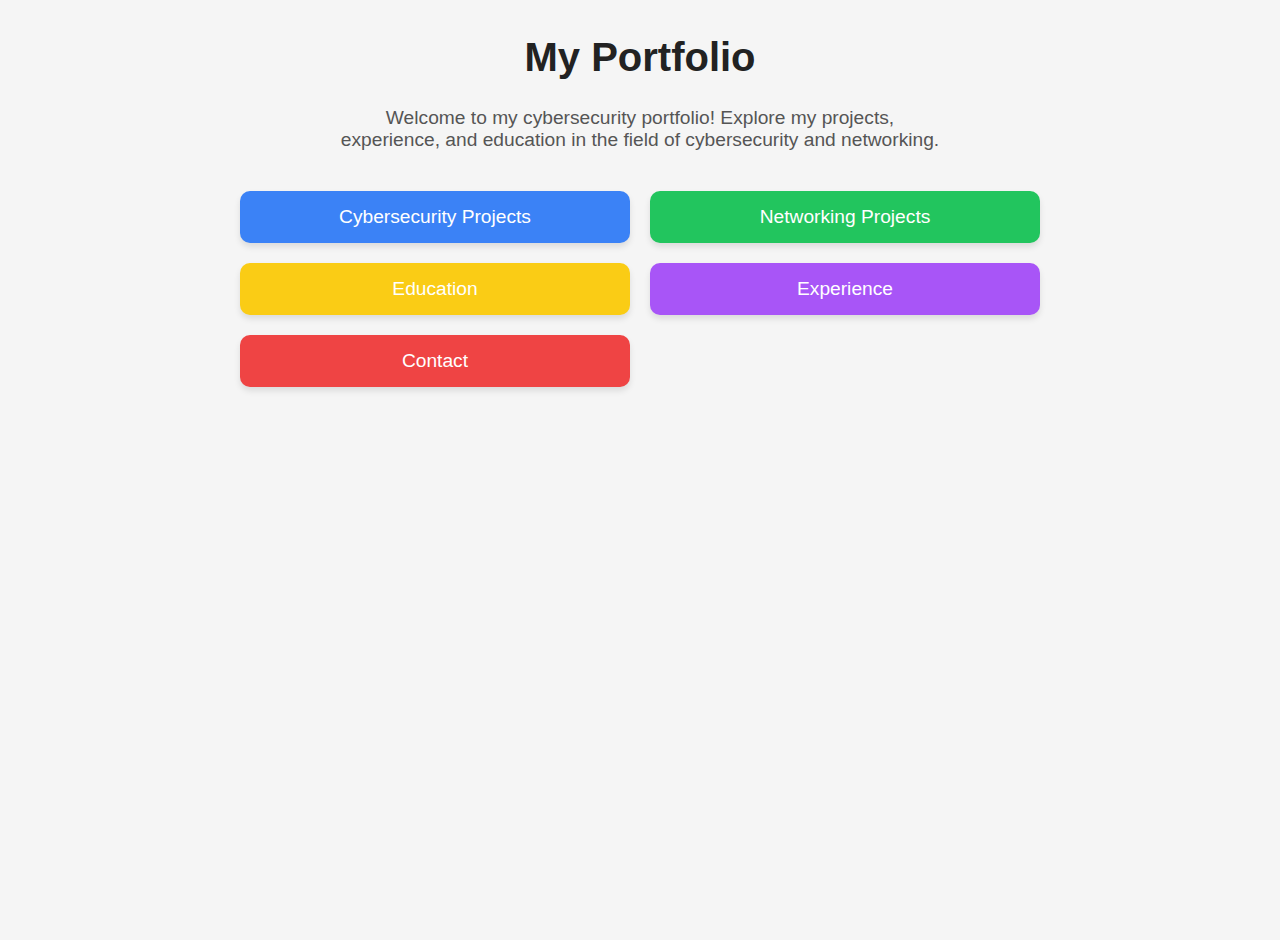
==== index.html @ fa1018fc "first commit" ====
<!DOCTYPE html>
<html lang="en">
<head>
    <meta charset="UTF-8">
    <meta name="viewport" content="width=device-width, initial-scale=1.0">
    <title>My Portfolio</title>
    <link rel="stylesheet" href="styles.css">
</head>
<body>
    <main class="container">
        <!-- Profile Section -->
        <section class="profile">
        
            <h1 class="title">My Portfolio</h1>
            <p class="description">
                Welcome to my cybersecurity portfolio! Explore my projects, experience, and education in the field of cybersecurity and networking.
            </p>
        </section>

        <!-- Links Section -->
        <div class="links">
            <a href="/cybersecurity.html" class="link link-blue">Cybersecurity Projects</a>
            <a href="/networking" class="link link-green">Networking Projects</a>
            <a href="/education" class="link link-yellow">Education</a>
            <a href="/experience" class="link link-purple">Experience</a>
            <a href="/contact" class="link link-red">Contact</a>
        </div>
    </main>
</body>
</html>
---- styles.css ----
/* General Reset */
body, html {
  margin: 0;
  padding: 0;
  box-sizing: border-box;
  font-family: Arial, sans-serif;
  background-color: #f5f5f5;
}

img {
  max-width: 100%;
  height: auto;
}


/* Main Container */
.container {
  min-height: 100vh;
  display: flex;
  flex-direction: column;
  align-items: center;
  padding: 20px;
}

/* Profile Section */
.profile {
  text-align: center;
  margin-bottom: 40px;
}

.profile-img {
  width: 120px; /* Explicitly set the width */
  height: 120px; /* Explicitly set the height */
  border-radius: 50%; /* Keeps it circular */
  object-fit: cover; /* Ensures the image fits without distortion */
  border: 3px solid #3b82f6; /* Add a border for styling */
  box-shadow: 0 4px 10px rgba(0, 0, 0, 0.2); /* Adds a shadow */
  display: block; /* Ensures the image is treated as a block element */
  margin: 0 auto; /* Centers the image */
}




.title {
  font-size: 2.5rem;
  font-weight: bold;
  margin-top: 15px;
  color: #222;
}

.description {
  font-size: 1.2rem;
  color: #555;
  max-width: 600px;
  margin: 10px auto 0;
}

/* Links Section */
.links {
  display: grid;
  grid-template-columns: 1fr;
  gap: 20px;
  width: 100%;
  max-width: 800px;
}

@media (min-width: 768px) {
  .links {
      grid-template-columns: repeat(2, 1fr); /* Two columns for larger screens */
  }
}

.link {
  display: block;
  text-align: center;
  padding: 15px;
  border-radius: 10px;
  font-size: 1.2rem;
  color: #fff;
  text-decoration: none;
  box-shadow: 0 4px 6px rgba(0, 0, 0, 0.1);
  transition: background-color 0.3s ease;
}

.link-blue {
  background-color: #3b82f6; /* Blue */
}
.link-blue:hover {
  background-color: #2563eb; /* Darker blue */
}

.link-green {
  background-color: #22c55e; /* Green */
}
.link-green:hover {
  background-color: #16a34a; /* Darker green */
}

.link-yellow {
  background-color: #facc15; /* Yellow */
}
.link-yellow:hover {
  background-color: #eab308; /* Darker yellow */
}

.link-purple {
  background-color: #a855f7; /* Purple */
}
.link-purple:hover {
  background-color: #9333ea; /* Darker purple */
}

.link-red {
  background-color: #ef4444; /* Red */
}
.link-red:hover {
  background-color: #dc2626; /* Darker red */
}

/* password checker css */
#password-strength-checker {
  max-width: 400px;
  margin: 20px auto;
  padding: 20px;
  border: 1px solid #ddd;
  border-radius: 5px;
  background-color: #fff;
  box-shadow: 0 4px 8px rgba(0, 0, 0, 0.1);
  text-align: center;
}

#password {
  width: 100%;
  padding: 10px;
  margin-top: 10px;
  border: 1px solid #ccc;
  border-radius: 5px;
}

#strength-indicator {
  border-radius: 5px;
}
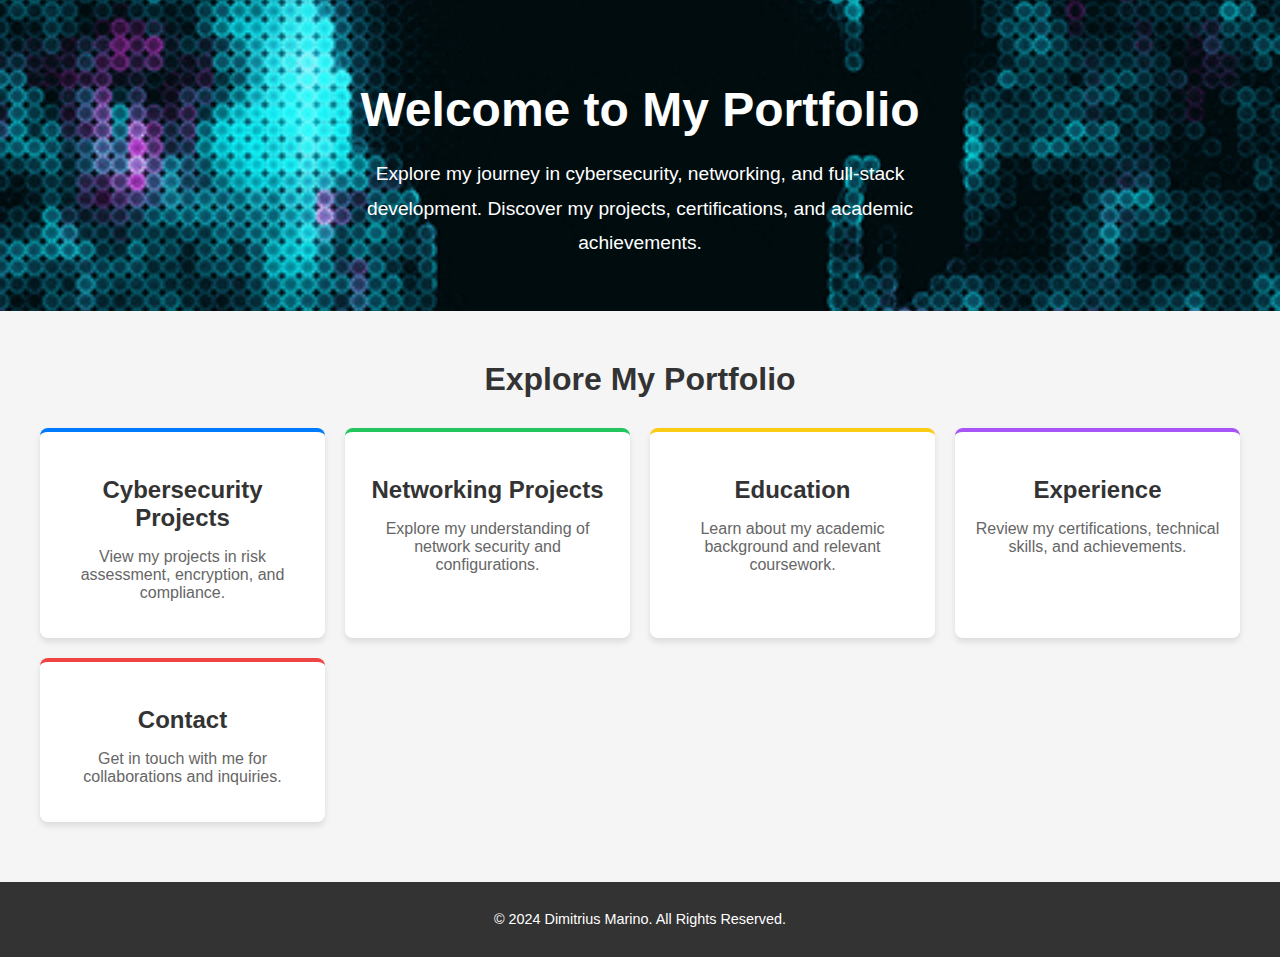
==== commit b5c576bd: "second commit - need contact and networking projects" ====
--- a/index.html
+++ b/index.html
@@ -7,24 +7,46 @@
     <link rel="stylesheet" href="styles.css">
 </head>
 <body>
+    <header class="hero">
+        <div class="hero-content">
+            <h1 class="hero-title">Welcome to My Portfolio</h1>
+            <p class="hero-description">
+                Explore my journey in cybersecurity, networking, and full-stack development. Discover my projects, certifications, and academic achievements.
+            </p>
+        </div>
+    </header>
+
     <main class="container">
-        <!-- Profile Section -->
-        <section class="profile">
-        
-            <h1 class="title">My Portfolio</h1>
-            <p class="description">
-                Welcome to my cybersecurity portfolio! Explore my projects, experience, and education in the field of cybersecurity and networking.
-            </p>
+        <!-- Links Section -->
+        <section class="links-section">
+            <h2>Explore My Portfolio</h2>
+            <div class="links-grid">
+                <a href="cybersecurity.html" class="link-card link-blue">
+                    <h3>Cybersecurity Projects</h3>
+                    <p>View my projects in risk assessment, encryption, and compliance.</p>
+                </a>
+                <a href="networking.html" class="link-card link-green">
+                    <h3>Networking Projects</h3>
+                    <p>Explore my understanding of network security and configurations.</p>
+                </a>
+                <a href="education.html" class="link-card link-yellow">
+                    <h3>Education</h3>
+                    <p>Learn about my academic background and relevant coursework.</p>
+                </a>
+                <a href="experience.html" class="link-card link-purple">
+                    <h3>Experience</h3>
+                    <p>Review my certifications, technical skills, and achievements.</p>
+                </a>
+                <a href="contact.html" class="link-card link-red">
+                    <h3>Contact</h3>
+                    <p>Get in touch with me for collaborations and inquiries.</p>
+                </a>
+            </div>
         </section>
+    </main>
 
-        <!-- Links Section -->
-        <div class="links">
-            <a href="/cybersecurity.html" class="link link-blue">Cybersecurity Projects</a>
-            <a href="/networking" class="link link-green">Networking Projects</a>
-            <a href="/education" class="link link-yellow">Education</a>
-            <a href="/experience" class="link link-purple">Experience</a>
-            <a href="/contact" class="link link-red">Contact</a>
-        </div>
-    </main>
+    <footer class="footer">
+        <p>&copy; 2024 Dimitrius Marino. All Rights Reserved.</p>
+    </footer>
 </body>
 </html>
--- a/styles.css
+++ b/styles.css
@@ -7,120 +7,111 @@
   background-color: #f5f5f5;
 }
 
-img {
-  max-width: 100%;
-  height: auto;
-}
-
+/* Hero Section */
+/* Hero Section */
+.hero {
+  background: url('images/gif.gif') no-repeat center center/cover;
+  color: white;
+  padding: 50px 20px;
+  text-align: center;
+}
+
+
+.hero-title {
+  font-size: 3rem;
+  margin-bottom: 20px;
+  color: white;
+}
+
+.hero-description {
+  font-size: 1.2rem;
+  max-width: 600px;
+  margin: 0 auto;
+  line-height: 1.8;
+}
 
 /* Main Container */
 .container {
-  min-height: 100vh;
-  display: flex;
-  flex-direction: column;
-  align-items: center;
-  padding: 20px;
-}
-
-/* Profile Section */
-.profile {
-  text-align: center;
-  margin-bottom: 40px;
-}
-
-.profile-img {
-  width: 120px; /* Explicitly set the width */
-  height: 120px; /* Explicitly set the height */
-  border-radius: 50%; /* Keeps it circular */
-  object-fit: cover; /* Ensures the image fits without distortion */
-  border: 3px solid #3b82f6; /* Add a border for styling */
-  box-shadow: 0 4px 10px rgba(0, 0, 0, 0.2); /* Adds a shadow */
-  display: block; /* Ensures the image is treated as a block element */
-  margin: 0 auto; /* Centers the image */
-}
-
-
-
-
-.title {
-  font-size: 2.5rem;
-  font-weight: bold;
-  margin-top: 15px;
-  color: #222;
-}
-
-.description {
-  font-size: 1.2rem;
-  color: #555;
-  max-width: 600px;
-  margin: 10px auto 0;
+  max-width: 1200px;
+  margin: 0 auto;
+  padding: 20px;
 }
 
 /* Links Section */
-.links {
+.links-section h2 {
+  text-align: center;
+  font-size: 2rem;
+  margin-bottom: 30px;
+  color: #333;
+}
+
+.links-grid {
   display: grid;
-  grid-template-columns: 1fr;
+  grid-template-columns: repeat(auto-fit, minmax(280px, 1fr));
   gap: 20px;
-  width: 100%;
-  max-width: 800px;
-}
-
-@media (min-width: 768px) {
-  .links {
-      grid-template-columns: repeat(2, 1fr); /* Two columns for larger screens */
-  }
-}
-
-.link {
-  display: block;
-  text-align: center;
-  padding: 15px;
-  border-radius: 10px;
-  font-size: 1.2rem;
-  color: #fff;
+}
+
+.link-card {
+  background: white;
+  border-radius: 8px;
+  padding: 20px;
+  text-align: center;
+  box-shadow: 0 4px 6px rgba(0, 0, 0, 0.1);
+  transition: transform 0.3s ease, box-shadow 0.3s ease;
   text-decoration: none;
-  box-shadow: 0 4px 6px rgba(0, 0, 0, 0.1);
-  transition: background-color 0.3s ease;
-}
-
+  color: #333;
+}
+
+.link-card h3 {
+  font-size: 1.5rem;
+  margin-bottom: 10px;
+}
+
+.link-card p {
+  font-size: 1rem;
+  color: #666;
+}
+
+.link-card:hover {
+  transform: translateY(-5px);
+  box-shadow: 0 6px 10px rgba(0, 0, 0, 0.2);
+}
+
+/* Link Card Colors */
 .link-blue {
-  background-color: #3b82f6; /* Blue */
-}
-.link-blue:hover {
-  background-color: #2563eb; /* Darker blue */
+  border-top: 4px solid #007BFF;
 }
 
 .link-green {
-  background-color: #22c55e; /* Green */
-}
-.link-green:hover {
-  background-color: #16a34a; /* Darker green */
+  border-top: 4px solid #22c55e;
 }
 
 .link-yellow {
-  background-color: #facc15; /* Yellow */
-}
-.link-yellow:hover {
-  background-color: #eab308; /* Darker yellow */
+  border-top: 4px solid #facc15;
 }
 
 .link-purple {
-  background-color: #a855f7; /* Purple */
-}
-.link-purple:hover {
-  background-color: #9333ea; /* Darker purple */
+  border-top: 4px solid #a855f7;
 }
 
 .link-red {
-  background-color: #ef4444; /* Red */
-}
-.link-red:hover {
-  background-color: #dc2626; /* Darker red */
-}
+  border-top: 4px solid #ef4444;
+}
+
+/* Footer */
+.footer {
+  text-align: center;
+  background: #333;
+  color: white;
+  padding: 15px 20px;
+  margin-top: 40px;
+  font-size: 0.9rem;
+}
+
 
 /* password checker css */
 #password-strength-checker {
-  max-width: 400px;
+  max-width: 800px;
   margin: 20px auto;
   padding: 20px;
   border: 1px solid #ddd;
@@ -141,3 +132,219 @@
 #strength-indicator {
   border-radius: 5px;
 }
+
+/* data encrypter */
+#data-encryption-demo {
+  margin: 20px auto;
+  max-width: 600px;
+  padding: 20px;
+  border: 1px solid #ddd;
+  border-radius: 8px;
+  background-color: #f9f9f9;
+  box-shadow: 0 4px 6px rgba(0, 0, 0, 0.1);
+  text-align: center;
+}
+
+#data-encryption-demo input {
+  width: 80%;
+  padding: 8px;
+  margin-top: 10px;
+  border: 1px solid #ccc;
+  border-radius: 4px;
+}
+
+#data-encryption-demo button {
+  margin: 5px;
+  padding: 10px 15px;
+  border: none;
+  border-radius: 4px;
+  background-color: #007BFF;
+  color: white;
+  cursor: pointer;
+}
+
+#data-encryption-demo button:hover {
+  background-color: #0056b3;
+}
+
+/* experience css */
+/* General Styling for Experience Page */
+.container {
+  max-width: 1200px;
+  margin: 0 auto;
+  padding: 20px;
+}
+
+h1 {
+  text-align: center;
+  font-size: 2.5rem;
+  margin-bottom: 20px;
+  color: #222;
+}
+
+.description {
+  text-align: center;
+  font-size: 1.1rem;
+  max-width: 800px;
+  margin: 10px auto 30px;
+  line-height: 1.6;
+  color: #555;
+}
+
+h2 {
+  font-size: 1.8rem;
+  margin-top: 30px;
+  margin-bottom: 10px;
+  color: #0056b3;
+}
+
+/* Certifications Section */
+.certifications ul {
+  list-style: none;
+  padding: 0;
+}
+
+.certifications ul li {
+  font-size: 1.1rem;
+  margin-bottom: 10px;
+  padding: 10px;
+  background: #f9f9f9;
+  border-left: 4px solid #007BFF;
+  border-radius: 4px;
+}
+
+/* Skills Section */
+.skills-grid {
+  display: grid;
+  grid-template-columns: 1fr 1fr 1fr;
+  gap: 20px;
+  margin-top: 20px;
+}
+
+.skills-grid div {
+  background: #ffffff;
+  padding: 15px;
+  border-radius: 8px;
+  box-shadow: 0 4px 8px rgba(0, 0, 0, 0.1);
+}
+
+.skills-grid h3 {
+  margin-bottom: 10px;
+  color: #007BFF;
+}
+
+.skills-grid ul {
+  list-style: none;
+  padding: 0;
+}
+
+.skills-grid ul li {
+  margin-bottom: 8px;
+  font-size: 1rem;
+  color: #333;
+}
+
+/* Achievements Section */
+.achievements ul {
+  list-style: none;
+  padding: 0;
+}
+
+.achievements ul li {
+  margin-bottom: 10px;
+  padding: 10px;
+  background: #f9f9f9;
+  border-left: 4px solid #22c55e;
+  border-radius: 4px;
+}
+
+/* General Styling */
+body {
+  margin: 0;
+  padding: 0;
+  font-family: Arial, sans-serif;
+  background-color: #f5f5f5;
+  color: #333;
+}
+
+.container {
+  max-width: 1200px;
+  margin: 0 auto;
+  padding: 20px;
+}
+
+h1 {
+  text-align: center;
+  font-size: 2.5rem;
+  margin-bottom: 20px;
+}
+
+.description {
+  text-align: center;
+  font-size: 1.1rem;
+  max-width: 800px;
+  margin: 10px auto 30px;
+  line-height: 1.6;
+}
+
+.cyberheading{
+  text-align: center;;
+}
+
+/* Education Section */
+.education-section {
+  margin-top: 30px;
+}
+
+.education-card {
+  background-color: #ffffff;
+  padding: 20px;
+  border-radius: 8px;
+  box-shadow: 0 4px 6px rgba(0, 0, 0, 0.1);
+  margin-bottom: 20px;
+}
+
+.education-card h3 {
+  font-size: 1.5rem;
+  color: #007BFF;
+}
+
+.education-card p {
+  margin: 5px 0;
+  font-size: 1rem;
+  line-height: 1.6;
+}
+
+/* Coursework Section */
+.coursework-section ul {
+  list-style: none;
+  padding: 0;
+  margin: 20px auto;
+  max-width: 800px;
+}
+
+.coursework-section ul li {
+  background-color: #f9f9f9;
+  border-left: 4px solid #007BFF;
+  padding: 10px;
+  margin-bottom: 10px;
+  border-radius: 4px;
+  font-size: 1rem;
+}
+
+/* Achievements Section */
+.achievements-section ul {
+  list-style: none;
+  padding: 0;
+  margin: 20px auto;
+  max-width: 800px;
+}
+
+.achievements-section ul li {
+  background-color: #f9f9f9;
+  border-left: 4px solid #22c55e;
+  padding: 10px;
+  margin-bottom: 10px;
+  border-radius: 4px;
+  font-size: 1rem;
+}
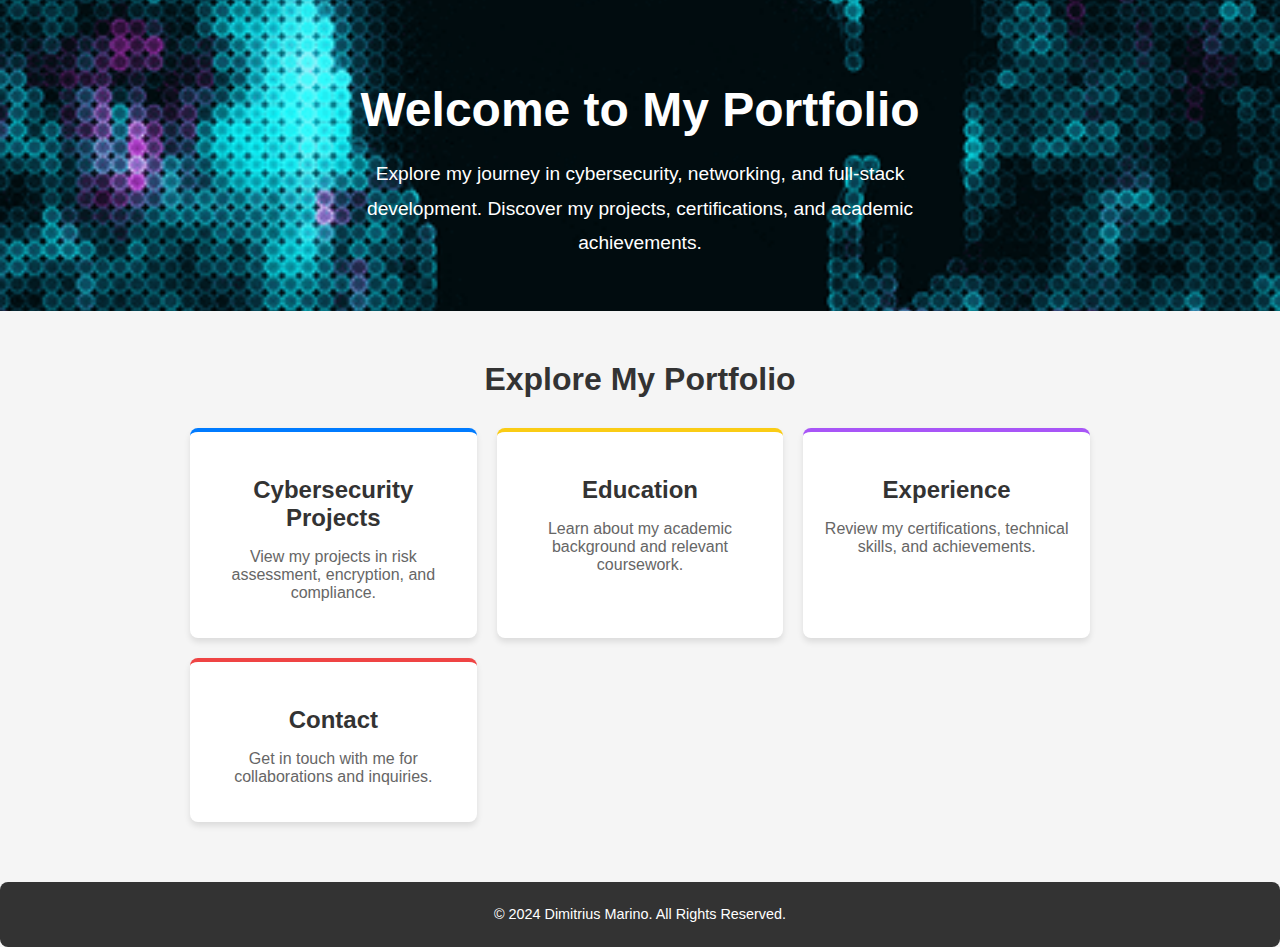
==== commit 911178cc: "Final Commit - Finished Product" ====
--- a/index.html
+++ b/index.html
@@ -25,10 +25,6 @@
                     <h3>Cybersecurity Projects</h3>
                     <p>View my projects in risk assessment, encryption, and compliance.</p>
                 </a>
-                <a href="networking.html" class="link-card link-green">
-                    <h3>Networking Projects</h3>
-                    <p>Explore my understanding of network security and configurations.</p>
-                </a>
                 <a href="education.html" class="link-card link-yellow">
                     <h3>Education</h3>
                     <p>Learn about my academic background and relevant coursework.</p>
--- a/styles.css
+++ b/styles.css
@@ -348,3 +348,109 @@
   border-radius: 4px;
   font-size: 1rem;
 }
+
+/* General Reset */
+body, html {
+  margin: 0;
+  padding: 0;
+  box-sizing: border-box;
+  font-family: Arial, sans-serif;
+  background-color: #f5f5f5;
+  color: #333;
+}
+
+/* Main Container */
+.container {
+  max-width: 900px;
+  margin: 0 auto;
+  padding: 20px;
+  text-align: center;
+}
+/* Header Section with GIF Background */
+.contact-header {
+  margin-bottom: 40px;
+  padding: 60px 20px; /* Add extra padding for better text visibility */
+  background: url('images/handshake.gif') no-repeat center center/cover;
+  color: white;
+  border-radius: 8px;
+  position: relative;
+}
+
+/* Optional: Add Overlay for Text Visibility */
+.contact-header::before {
+  content: "";
+  position: absolute;
+  top: 0;
+  left: 0;
+  width: 100%;
+  height: 100%;
+  background: rgba(0, 0, 0, 0.4); /* Semi-transparent black overlay */
+  z-index: 0; /* Ensure the overlay stays below the text */
+}
+
+.contact-header h1,
+.contact-header p {
+  position: relative;
+  z-index: 1; /* Ensure the text is above the overlay */
+  color: white;
+}
+
+.contact-header h1 {
+  font-size: 3rem;
+  margin-bottom: 20px;
+  text-shadow: 1px 1px 5px rgba(0, 0, 0, 0.6); /* Add text shadow for visibility */
+}
+
+.contact-header p {
+  font-size: 1.2rem;
+  line-height: 1.6;
+  text-shadow: 1px 1px 5px rgba(0, 0, 0, 0.6);
+}
+
+
+/* Contact Info Section */
+.contact-info {
+  display: flex;
+  flex-direction: column;
+  gap: 20px;
+  margin-top: 20px;
+}
+
+.contact-card {
+  background-color: white;
+  padding: 20px;
+  border-radius: 8px;
+  box-shadow: 0 4px 6px rgba(0, 0, 0, 0.1);
+  text-align: center;
+}
+
+.contact-card h2 {
+  font-size: 1.8rem;
+  margin-bottom: 10px;
+  color: #007BFF;
+}
+
+.contact-card p {
+  font-size: 1.2rem;
+  color: #333;
+}
+
+.contact-card a {
+  color: #007BFF;
+  text-decoration: none;
+  font-weight: bold;
+}
+
+.contact-card a:hover {
+  text-decoration: underline;
+}
+
+/* Footer */
+.footer {
+  margin-top: 40px;
+  padding: 10px;
+  background-color: #333;
+  color: white;
+  border-radius: 8px;
+  font-size: 0.9rem;
+}
